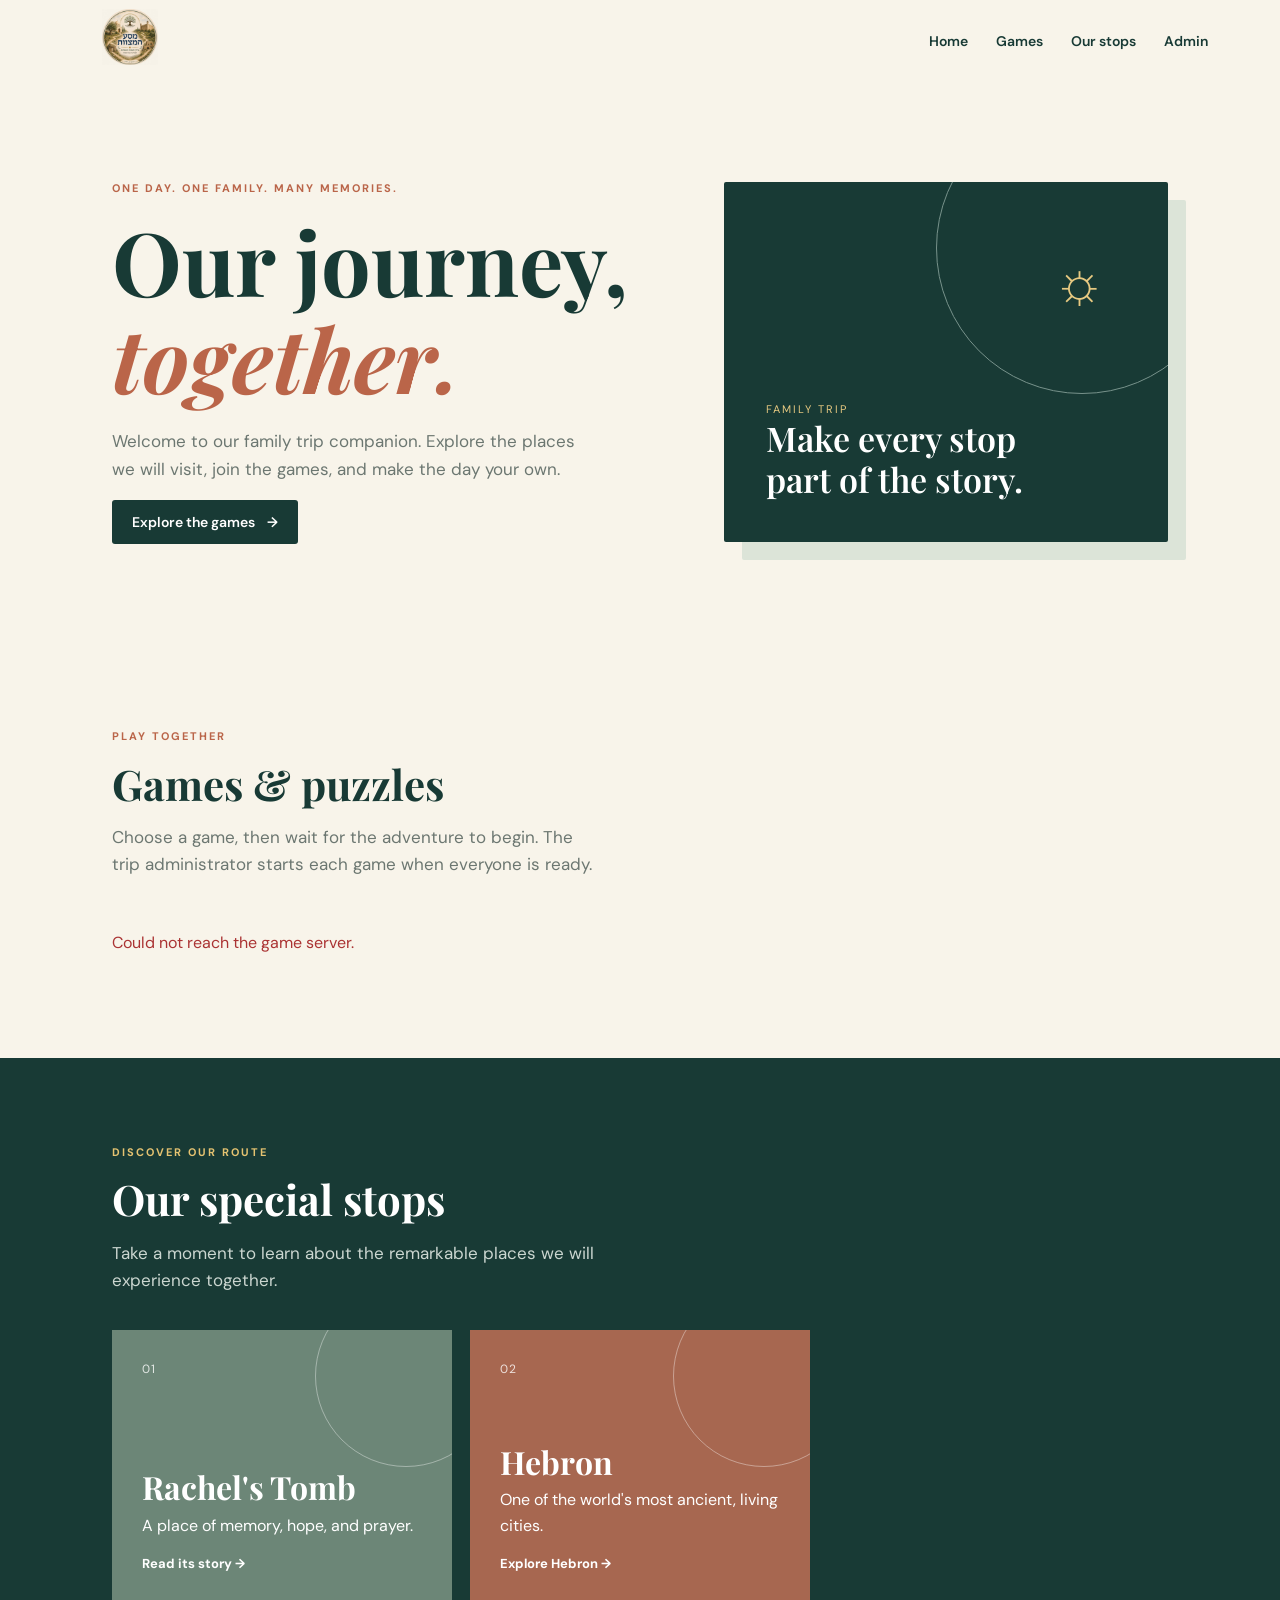
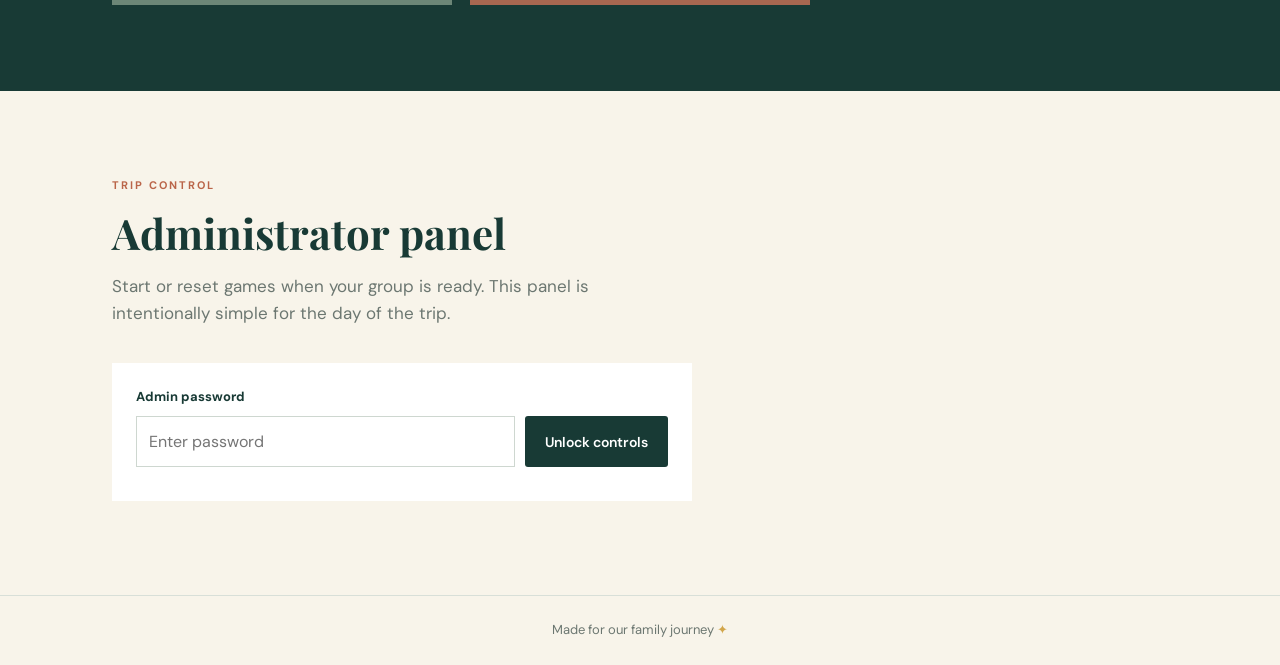
==== frontend/index.html @ 4f8b103a "first commit" ====
<!doctype html>
<html lang="en" dir="ltr">
  <head>
    <meta charset="UTF-8" />
    <meta name="viewport" content="width=device-width, initial-scale=1.0" />
    <meta name="theme-color" content="#173b35" />
    <title>Our Family Journey</title>
    <link rel="stylesheet" href="styles.css" />
  </head>
  <body>
    <header class="site-header">
      <a class="brand" href="#home" aria-label="Our Family Journey home"><img src="../logo/logo-waissman-game.jpg" alt="Waissman family trip logo" /></a>
      <button class="menu-toggle" aria-expanded="false" aria-controls="main-nav">Menu</button>
      <nav id="main-nav" class="main-nav" aria-label="Main navigation">
        <a href="#home">Home</a><a href="#games">Games</a><a href="#places">Our stops</a><a href="#admin">Admin</a>
      </nav>
    </header>

    <main>
      <section id="home" class="hero section-shell">
        <div class="hero-copy"><p class="eyebrow">One day. One family. Many memories.</p><h1>Our journey,<br /><em>together.</em></h1><p>Welcome to our family trip companion. Explore the places we will visit, join the games, and make the day your own.</p><a class="button button-primary" href="#games">Explore the games <span>→</span></a></div>
        <div class="hero-panel"><span class="panel-kicker">Family trip</span><strong>Make every stop<br />part of the story.</strong><span class="sun" aria-hidden="true">☼</span></div>
      </section>

      <section id="games" class="section-shell"><div class="section-intro"><p class="eyebrow">Play together</p><h2>Games &amp; puzzles</h2><p>Choose a game, then wait for the adventure to begin. The trip administrator starts each game when everyone is ready.</p></div><div id="games-grid" class="games-grid" aria-live="polite"></div></section>

      <section id="places" class="places-section"><div class="section-shell"><div class="section-intro light"><p class="eyebrow">Discover our route</p><h2>Our special stops</h2><p>Take a moment to learn about the remarkable places we will experience together.</p></div><div class="places-grid"><a class="place-card rachel" href="place.html?place=rachels-tomb"><span>01</span><h3>Rachel's Tomb</h3><p>A place of memory, hope, and prayer.</p><b>Read its story →</b></a><a class="place-card hebron" href="place.html?place=hebron"><span>02</span><h3>Hebron</h3><p>One of the world's most ancient, living cities.</p><b>Explore Hebron →</b></a></div></div></section>

      <section id="admin" class="section-shell admin-section"><div class="section-intro"><p class="eyebrow">Trip control</p><h2>Administrator panel</h2><p>Start or reset games when your group is ready. This panel is intentionally simple for the day of the trip.</p></div><form id="admin-login" class="admin-login"><label for="admin-password">Admin password</label><div><input id="admin-password" type="password" required placeholder="Enter password" autocomplete="current-password" /><button class="button button-primary" type="submit">Unlock controls</button></div><p id="login-message" class="form-message" aria-live="polite"></p></form><div id="admin-controls" hidden></div></section>
    </main>
    <footer>Made for our family journey <span>✦</span></footer>
    <script src="app.js"></script>
  </body>
</html>
---- frontend/styles.css ----
@import url('https://fonts.googleapis.com/css2?family=DM+Sans:wght@400;500;600;700&family=Playfair+Display:ital,wght@0,600;0,700;1,600;1,700&display=swap');
:root{--ink:#183a35;--cream:#f8f4ea;--gold:#d2a64b;--rust:#ba6549;--light:#e8eee6;--muted:#6c7771}*{box-sizing:border-box}html{scroll-behavior:smooth}body{margin:0;background:var(--cream);color:var(--ink);font:16px/1.6 'DM Sans',sans-serif}.site-header{height:82px;max-width:1200px;margin:auto;padding:12px 32px;display:flex;align-items:center;justify-content:space-between}.brand img{width:115px;height:56px;object-fit:contain;mix-blend-mode:multiply}.main-nav{display:flex;gap:28px}.main-nav a{color:var(--ink);text-decoration:none;font-weight:600;font-size:14px}.menu-toggle{display:none;border:0;background:none;color:var(--ink);font:inherit}.section-shell{max-width:1120px;margin:auto;padding:86px 32px}.hero{min-height:560px;display:grid;grid-template-columns:1.1fr .9fr;gap:70px;align-items:center}.eyebrow{text-transform:uppercase;letter-spacing:2px;color:var(--rust);font-size:11px;font-weight:700;margin:0 0 15px}.hero h1,h2,h3{font-family:'Playfair Display',serif;line-height:1.1}.hero h1{font-size:clamp(3.25rem,7vw,5.5rem);margin:0 0 22px}.hero h1 em{color:var(--rust)}.hero-copy>p:not(.eyebrow),.section-intro>p:not(.eyebrow){max-width:490px;color:var(--muted);font-size:17px}.button{border:0;border-radius:3px;padding:13px 20px;text-decoration:none;font:600 14px 'DM Sans',sans-serif;cursor:pointer;display:inline-flex;align-items:center;gap:12px}.button-primary{background:var(--ink);color:#fff}.button-outline{background:transparent;border:1px solid #a9b5ab;color:var(--ink)}.hero-panel{position:relative;min-height:360px;background:var(--ink);color:#fff;padding:42px;border-radius:2px;display:flex;flex-direction:column;justify-content:flex-end;overflow:hidden;box-shadow:18px 18px 0 #dce4d8}.hero-panel:before{content:'';position:absolute;width:290px;height:290px;border:1px solid #77928b;border-radius:50%;right:-60px;top:-80px}.panel-kicker{color:#e7c981;text-transform:uppercase;font-size:11px;letter-spacing:2px}.hero-panel strong{font:600 34px/1.2 'Playfair Display',serif;position:relative}.sun{position:absolute;right:62px;top:54px;color:#e7c981;font-size:58px}.section-intro{margin-bottom:36px}.section-intro h2{font-size:42px;margin:0 0 10px}.games-grid,.places-grid{display:grid;grid-template-columns:repeat(3,1fr);gap:18px}.game-card{background:#fff;padding:28px;min-height:310px;display:flex;flex-direction:column;border-top:4px solid var(--gold);box-shadow:0 6px 22px #173b3510}.game-card.hunt{border-color:#719178}.game-card.riddle{border-color:var(--rust)}.game-symbol{width:44px;height:44px;border-radius:50%;background:#f6edd7;color:#a87925;display:grid;place-items:center;font:700 27px 'Playfair Display',serif}.hunt .game-symbol{background:#e4eee3;color:#557a5d}.riddle .game-symbol{background:#f5e4dd;color:var(--rust)}.status{font-size:11px;font-weight:700;color:var(--muted);text-transform:uppercase;letter-spacing:1px;margin:20px 0 8px}.status.active{color:#438253}.game-card h3{font-size:27px;margin:0 0 10px}.game-card p{color:var(--muted);margin:0}.game-card a{color:var(--ink);margin-top:auto;padding-top:20px;text-decoration:none;font-weight:700;font-size:14px}.places-section{background:var(--ink);color:#fff}.light .eyebrow{color:#e5c371}.light>p:not(.eyebrow){color:#cbd6d0}.place-card{min-height:275px;padding:30px;text-decoration:none;color:#fff;position:relative;overflow:hidden;background:#6c8677;display:flex;flex-direction:column}.place-card.hebron{background:#a76750}.place-card:after{content:'';position:absolute;width:180px;height:180px;border:1px solid #ffffff62;border-radius:50%;right:-45px;top:-45px}.place-card span{font-size:12px;letter-spacing:1px;opacity:.8}.place-card h3{font-size:32px;margin:auto 0 8px}.place-card p{margin:0 0 16px}.place-card b{font-size:13px}.admin-section{padding-bottom:94px}.admin-login{max-width:580px;background:#fff;padding:24px}.admin-login label{display:block;font-weight:700;font-size:13px;margin-bottom:8px}.admin-login>div{display:flex;gap:10px}.admin-login input{flex:1;border:1px solid #ced7d0;padding:12px;font:inherit}.form-message{font-size:13px;color:#438253;margin:10px 0 0}.controls-list{max-width:700px;margin-top:22px;background:#fff}.control-row{padding:17px 20px;border-bottom:1px solid #e9eee9;display:flex;align-items:center;justify-content:space-between;gap:20px}.control-row strong,.control-row span{display:block}.control-row span{color:var(--muted);font-size:13px}.game-page,.place-page{min-height:calc(100vh - 145px);padding-top:115px}.game-content{max-width:740px}.game-content h1,.reading-content h1{font-size:clamp(3rem,7vw,5rem);margin:10px 0}.lead{font:22px/1.5 'Playfair Display',serif;color:#4c625b}.large{width:70px;height:70px;font-size:40px}.waiting,.game-live{margin-top:35px;padding:30px;background:#fff;border-left:4px solid var(--gold)}.game-live{border-color:#438253}.waiting span,.game-live span{font-weight:700;text-transform:uppercase;letter-spacing:1px;font-size:11px;color:var(--rust)}.waiting h2,.game-live h2{margin:8px 0;font-size:30px}.article-text{max-width:720px;margin-top:40px;padding-top:20px;border-top:1px solid #d8dfd8;font-size:17px}.article-text p{white-space:pre-line}footer{border-top:1px solid #d8dfd8;text-align:center;padding:24px;color:var(--muted);font-size:13px}footer span{color:var(--gold)}.error{color:#a33}@media(max-width:700px){.site-header{padding:10px 20px}.menu-toggle{display:block}.main-nav{display:none;position:absolute;top:72px;left:0;right:0;background:var(--cream);z-index:2;padding:18px 20px;flex-direction:column;gap:14px;border-bottom:1px solid #d8dfd8}.main-nav.open{display:flex}.hero{grid-template-columns:1fr;gap:45px;padding-top:50px}.section-shell{padding:62px 20px}.hero-panel{min-height:260px}.games-grid,.places-grid{grid-template-columns:1fr}.game-card{min-height:250px}.section-intro h2{font-size:35px}.admin-login>div{flex-direction:column}.game-page,.place-page{padding-top:70px}.main-nav.open{position:static;border:0;padding:0;display:flex;flex-direction:row}}
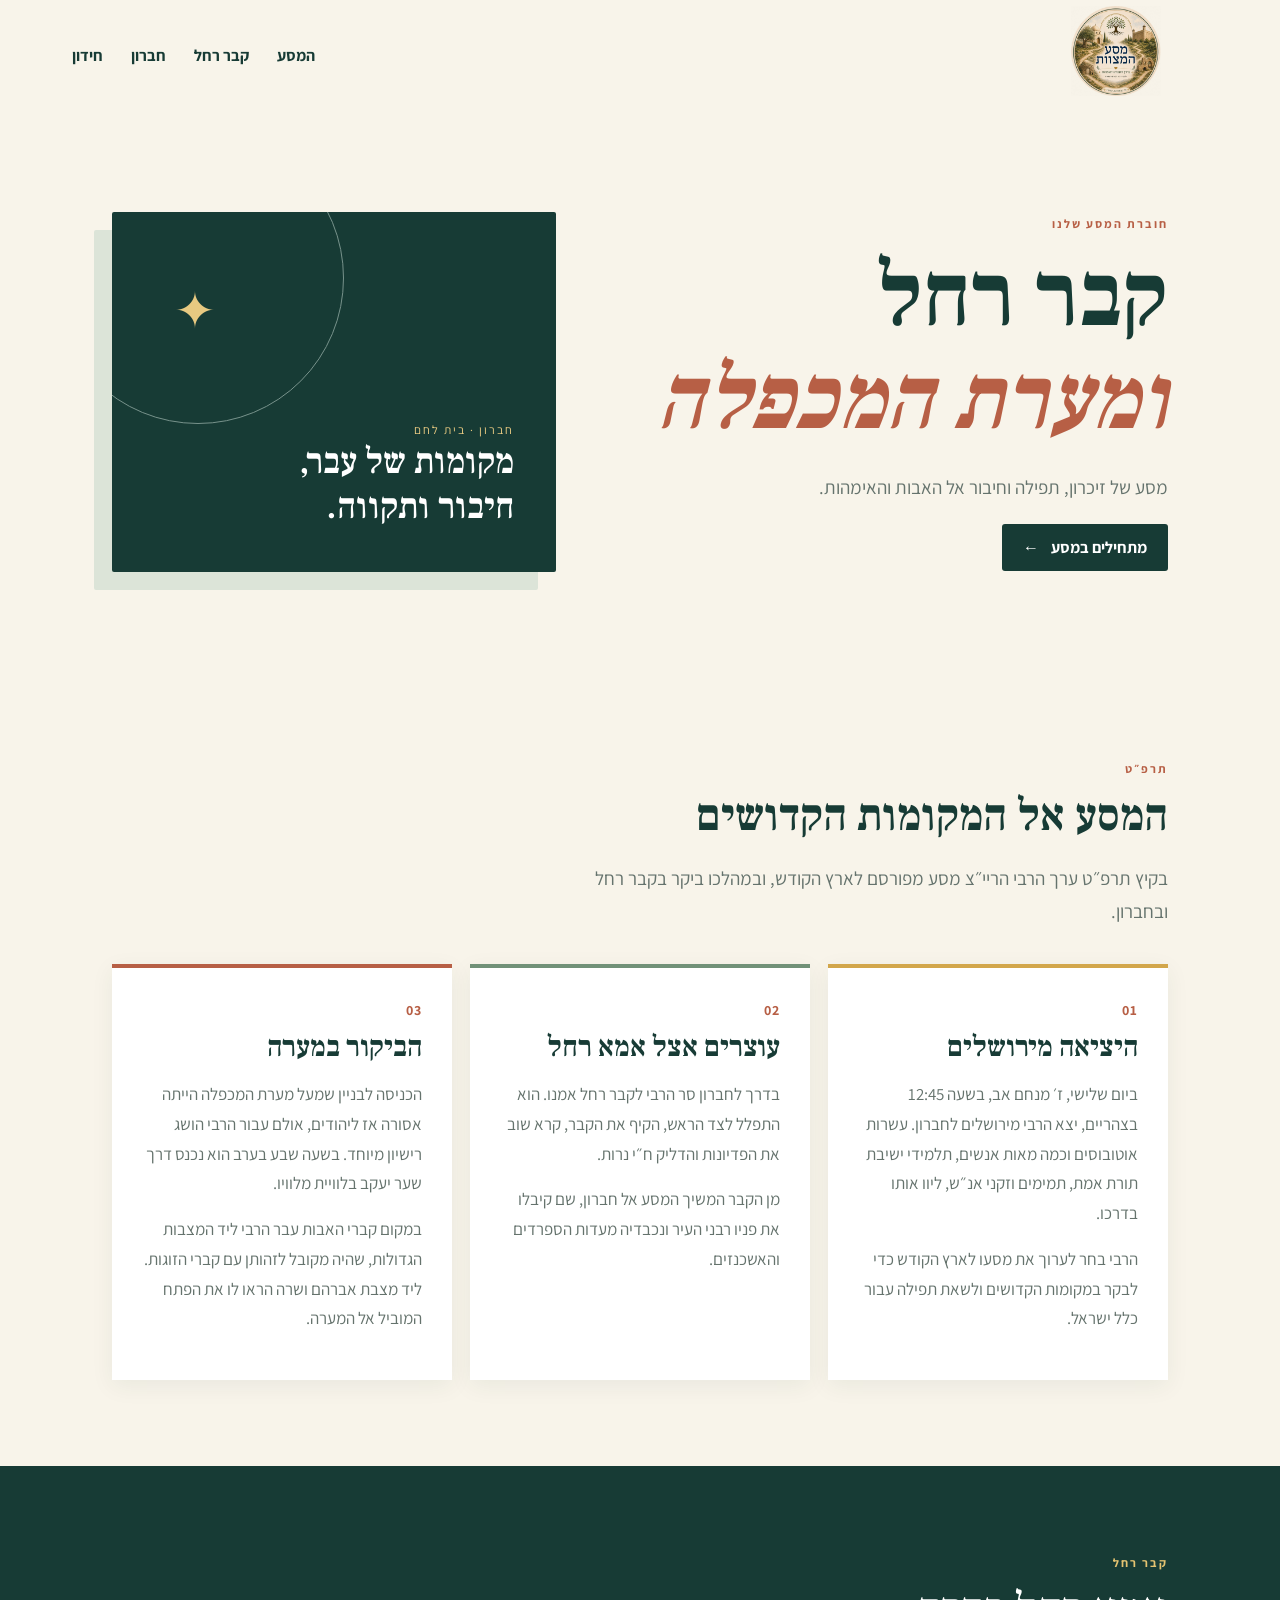
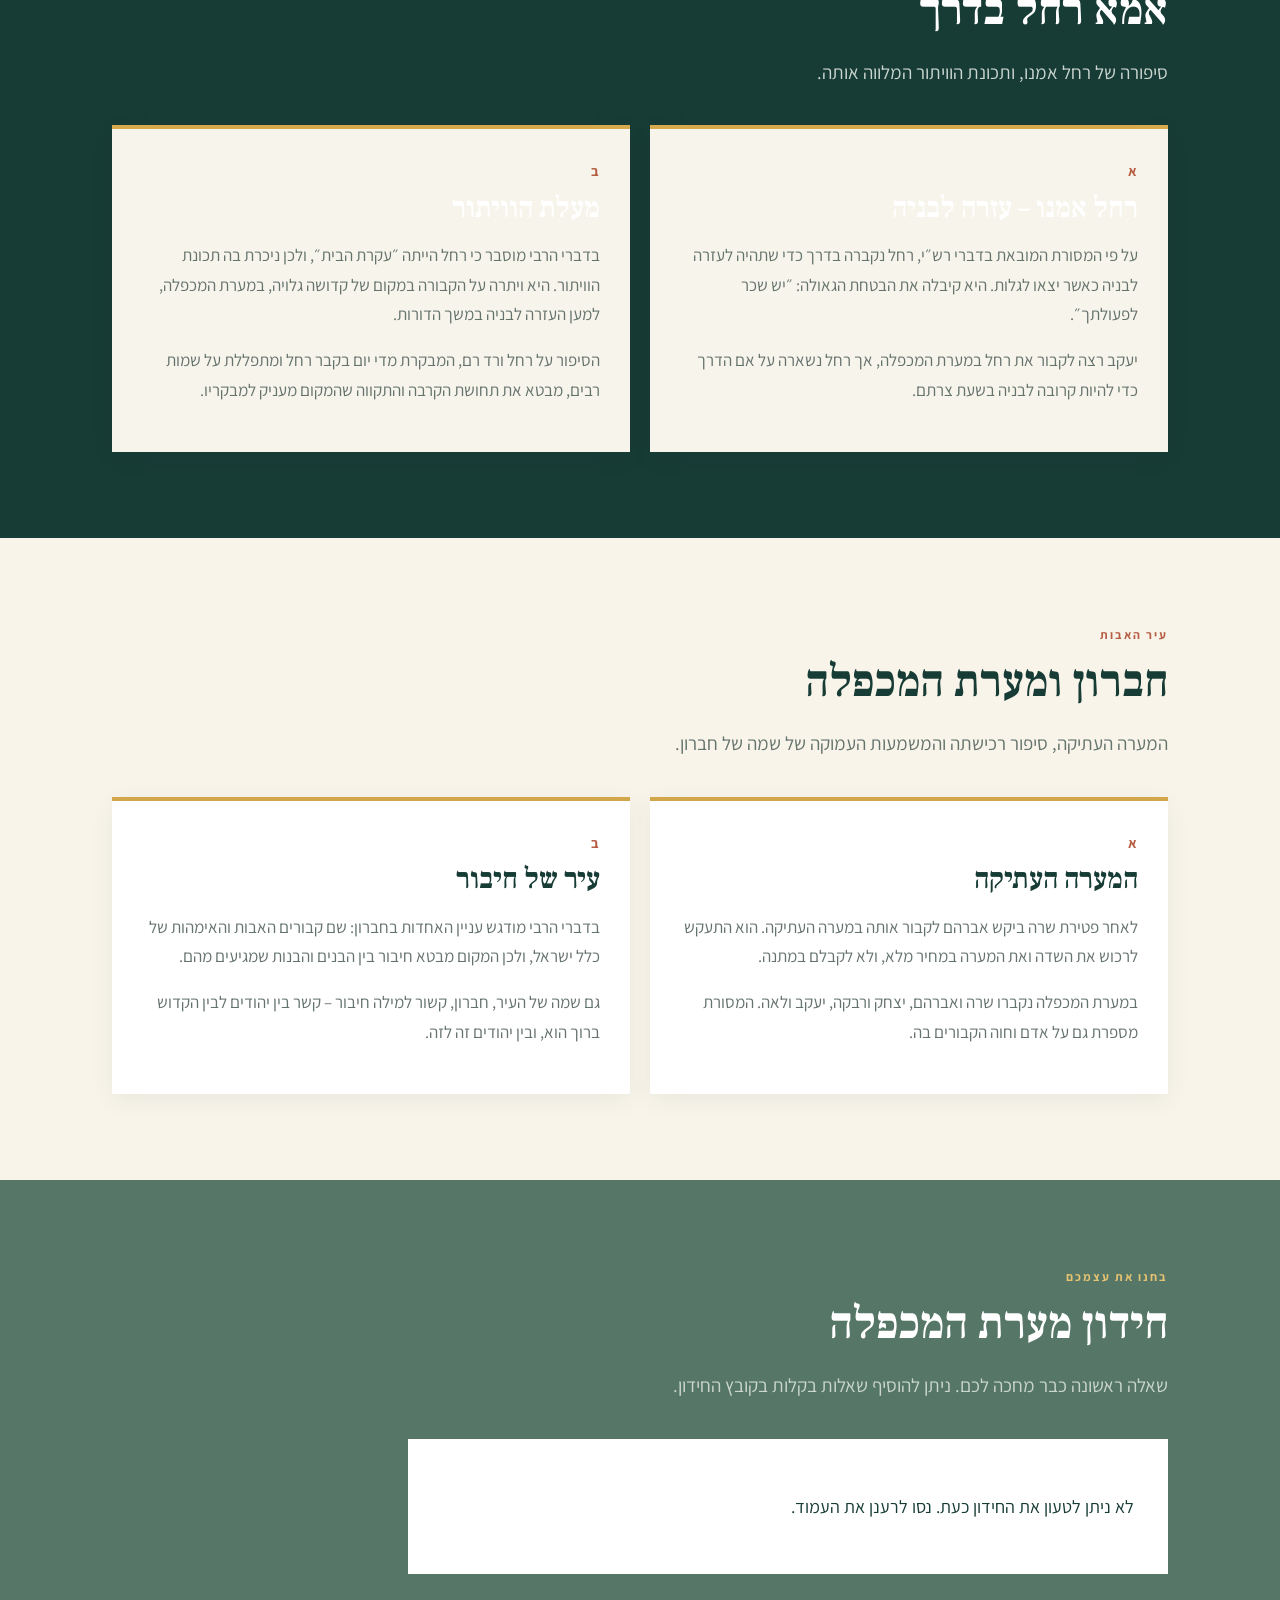
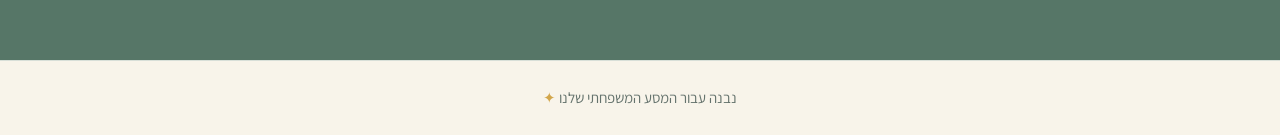
==== commit f26038aa: "new" ====
--- a/frontend/index.html
+++ b/frontend/index.html
@@ -1,34 +1,9 @@
-<!doctype html>
-<html lang="en" dir="ltr">
-  <head>
-    <meta charset="UTF-8" />
-    <meta name="viewport" content="width=device-width, initial-scale=1.0" />
-    <meta name="theme-color" content="#173b35" />
-    <title>Our Family Journey</title>
-    <link rel="stylesheet" href="styles.css" />
-  </head>
-  <body>
-    <header class="site-header">
-      <a class="brand" href="#home" aria-label="Our Family Journey home"><img src="../logo/logo-waissman-game.jpg" alt="Waissman family trip logo" /></a>
-      <button class="menu-toggle" aria-expanded="false" aria-controls="main-nav">Menu</button>
-      <nav id="main-nav" class="main-nav" aria-label="Main navigation">
-        <a href="#home">Home</a><a href="#games">Games</a><a href="#places">Our stops</a><a href="#admin">Admin</a>
-      </nav>
-    </header>
-
-    <main>
-      <section id="home" class="hero section-shell">
-        <div class="hero-copy"><p class="eyebrow">One day. One family. Many memories.</p><h1>Our journey,<br /><em>together.</em></h1><p>Welcome to our family trip companion. Explore the places we will visit, join the games, and make the day your own.</p><a class="button button-primary" href="#games">Explore the games <span>→</span></a></div>
-        <div class="hero-panel"><span class="panel-kicker">Family trip</span><strong>Make every stop<br />part of the story.</strong><span class="sun" aria-hidden="true">☼</span></div>
-      </section>
-
-      <section id="games" class="section-shell"><div class="section-intro"><p class="eyebrow">Play together</p><h2>Games &amp; puzzles</h2><p>Choose a game, then wait for the adventure to begin. The trip administrator starts each game when everyone is ready.</p></div><div id="games-grid" class="games-grid" aria-live="polite"></div></section>
-
-      <section id="places" class="places-section"><div class="section-shell"><div class="section-intro light"><p class="eyebrow">Discover our route</p><h2>Our special stops</h2><p>Take a moment to learn about the remarkable places we will experience together.</p></div><div class="places-grid"><a class="place-card rachel" href="place.html?place=rachels-tomb"><span>01</span><h3>Rachel's Tomb</h3><p>A place of memory, hope, and prayer.</p><b>Read its story →</b></a><a class="place-card hebron" href="place.html?place=hebron"><span>02</span><h3>Hebron</h3><p>One of the world's most ancient, living cities.</p><b>Explore Hebron →</b></a></div></div></section>
-
-      <section id="admin" class="section-shell admin-section"><div class="section-intro"><p class="eyebrow">Trip control</p><h2>Administrator panel</h2><p>Start or reset games when your group is ready. This panel is intentionally simple for the day of the trip.</p></div><form id="admin-login" class="admin-login"><label for="admin-password">Admin password</label><div><input id="admin-password" type="password" required placeholder="Enter password" autocomplete="current-password" /><button class="button button-primary" type="submit">Unlock controls</button></div><p id="login-message" class="form-message" aria-live="polite"></p></form><div id="admin-controls" hidden></div></section>
-    </main>
-    <footer>Made for our family journey <span>✦</span></footer>
-    <script src="app.js"></script>
-  </body>
-</html>
+﻿<!doctype html>
+<html lang="he" dir="rtl"><head><meta charset="UTF-8" /><meta name="viewport" content="width=device-width, initial-scale=1.0" /><meta name="theme-color" content="#173b35" /><title>מסע אל קבר רחל ומערת המכפלה</title><link rel="stylesheet" href="styles.css" /></head><body>
+<header class="site-header"><a class="brand" href="#ראשי" aria-label="דף הבית"><img src="../logo/logo-waissman-game.jpg" alt="סמל המסע" /></a><button class="menu-toggle" aria-expanded="false" aria-controls="ניווט">תפריט</button><nav id="ניווט" class="main-nav" aria-label="ניווט ראשי"><a href="#המסע">המסע</a><a href="#רחל">קבר רחל</a><a href="#חברון">חברון</a><a href="#חידון">חידון</a></nav></header>
+<main><section id="ראשי" class="hero section-shell"><div class="hero-copy"><p class="eyebrow">חוברת המסע שלנו</p><h1>קבר רחל<br /><em>ומערת המכפלה</em></h1><p>מסע של זיכרון, תפילה וחיבור אל האבות והאימהות.</p><a class="button button-primary" href="#המסע">מתחילים במסע <span>←</span></a></div><div class="hero-panel"><span class="panel-kicker">חברון · בית לחם</span><strong>מקומות של עבר,<br />חיבור ותקווה.</strong><span class="sun" aria-hidden="true">✦</span></div></section>
+<section id="המסע" class="section-shell"><div class="section-intro"><p class="eyebrow">תרפ״ט</p><h2>המסע אל המקומות הקדושים</h2><p>בקיץ תרפ״ט ערך הרבי הריי״צ מסע מפורסם לארץ הקודש, ובמהלכו ביקר בקבר רחל ובחברון.</p></div><div id="מסע-תוכן" class="story-grid"></div></section>
+<section id="רחל" class="places-section"><div class="section-shell"><div class="section-intro light"><p class="eyebrow">קבר רחל</p><h2>אמא רחל בדרך</h2><p>סיפורה של רחל אמנו, ותכונת הוויתור המלווה אותה.</p></div><div id="רחל-תוכן" class="reading-grid"></div></div></section>
+<section id="חברון" class="section-shell"><div class="section-intro"><p class="eyebrow">עיר האבות</p><h2>חברון ומערת המכפלה</h2><p>המערה העתיקה, סיפור רכישתה והמשמעות העמוקה של שמה של חברון.</p></div><div id="חברון-תוכן" class="reading-grid"></div></section>
+<section id="חידון" class="quiz-section"><div class="section-shell"><div class="section-intro light"><p class="eyebrow">בחנו את עצמכם</p><h2>חידון מערת המכפלה</h2><p>שאלה ראשונה כבר מחכה לכם. ניתן להוסיף שאלות בקלות בקובץ החידון.</p></div><div id="חידון-תוכן" class="quiz-card" aria-live="polite"></div></div></section></main>
+<footer>נבנה עבור המסע המשפחתי שלנו <span>✦</span></footer><script src="content.js"></script><script src="trivia.js"></script><script src="app.js"></script></body></html>
--- a/frontend/styles.css
+++ b/frontend/styles.css
@@ -1,2 +1,3 @@
-@import url('https://fonts.googleapis.com/css2?family=DM+Sans:wght@400;500;600;700&family=Playfair+Display:ital,wght@0,600;0,700;1,600;1,700&display=swap');
-:root{--ink:#183a35;--cream:#f8f4ea;--gold:#d2a64b;--rust:#ba6549;--light:#e8eee6;--muted:#6c7771}*{box-sizing:border-box}html{scroll-behavior:smooth}body{margin:0;background:var(--cream);color:var(--ink);font:16px/1.6 'DM Sans',sans-serif}.site-header{height:82px;max-width:1200px;margin:auto;padding:12px 32px;display:flex;align-items:center;justify-content:space-between}.brand img{width:115px;height:56px;object-fit:contain;mix-blend-mode:multiply}.main-nav{display:flex;gap:28px}.main-nav a{color:var(--ink);text-decoration:none;font-weight:600;font-size:14px}.menu-toggle{display:none;border:0;background:none;color:var(--ink);font:inherit}.section-shell{max-width:1120px;margin:auto;padding:86px 32px}.hero{min-height:560px;display:grid;grid-template-columns:1.1fr .9fr;gap:70px;align-items:center}.eyebrow{text-transform:uppercase;letter-spacing:2px;color:var(--rust);font-size:11px;font-weight:700;margin:0 0 15px}.hero h1,h2,h3{font-family:'Playfair Display',serif;line-height:1.1}.hero h1{font-size:clamp(3.25rem,7vw,5.5rem);margin:0 0 22px}.hero h1 em{color:var(--rust)}.hero-copy>p:not(.eyebrow),.section-intro>p:not(.eyebrow){max-width:490px;color:var(--muted);font-size:17px}.button{border:0;border-radius:3px;padding:13px 20px;text-decoration:none;font:600 14px 'DM Sans',sans-serif;cursor:pointer;display:inline-flex;align-items:center;gap:12px}.button-primary{background:var(--ink);color:#fff}.button-outline{background:transparent;border:1px solid #a9b5ab;color:var(--ink)}.hero-panel{position:relative;min-height:360px;background:var(--ink);color:#fff;padding:42px;border-radius:2px;display:flex;flex-direction:column;justify-content:flex-end;overflow:hidden;box-shadow:18px 18px 0 #dce4d8}.hero-panel:before{content:'';position:absolute;width:290px;height:290px;border:1px solid #77928b;border-radius:50%;right:-60px;top:-80px}.panel-kicker{color:#e7c981;text-transform:uppercase;font-size:11px;letter-spacing:2px}.hero-panel strong{font:600 34px/1.2 'Playfair Display',serif;position:relative}.sun{position:absolute;right:62px;top:54px;color:#e7c981;font-size:58px}.section-intro{margin-bottom:36px}.section-intro h2{font-size:42px;margin:0 0 10px}.games-grid,.places-grid{display:grid;grid-template-columns:repeat(3,1fr);gap:18px}.game-card{background:#fff;padding:28px;min-height:310px;display:flex;flex-direction:column;border-top:4px solid var(--gold);box-shadow:0 6px 22px #173b3510}.game-card.hunt{border-color:#719178}.game-card.riddle{border-color:var(--rust)}.game-symbol{width:44px;height:44px;border-radius:50%;background:#f6edd7;color:#a87925;display:grid;place-items:center;font:700 27px 'Playfair Display',serif}.hunt .game-symbol{background:#e4eee3;color:#557a5d}.riddle .game-symbol{background:#f5e4dd;color:var(--rust)}.status{font-size:11px;font-weight:700;color:var(--muted);text-transform:uppercase;letter-spacing:1px;margin:20px 0 8px}.status.active{color:#438253}.game-card h3{font-size:27px;margin:0 0 10px}.game-card p{color:var(--muted);margin:0}.game-card a{color:var(--ink);margin-top:auto;padding-top:20px;text-decoration:none;font-weight:700;font-size:14px}.places-section{background:var(--ink);color:#fff}.light .eyebrow{color:#e5c371}.light>p:not(.eyebrow){color:#cbd6d0}.place-card{min-height:275px;padding:30px;text-decoration:none;color:#fff;position:relative;overflow:hidden;background:#6c8677;display:flex;flex-direction:column}.place-card.hebron{background:#a76750}.place-card:after{content:'';position:absolute;width:180px;height:180px;border:1px solid #ffffff62;border-radius:50%;right:-45px;top:-45px}.place-card span{font-size:12px;letter-spacing:1px;opacity:.8}.place-card h3{font-size:32px;margin:auto 0 8px}.place-card p{margin:0 0 16px}.place-card b{font-size:13px}.admin-section{padding-bottom:94px}.admin-login{max-width:580px;background:#fff;padding:24px}.admin-login label{display:block;font-weight:700;font-size:13px;margin-bottom:8px}.admin-login>div{display:flex;gap:10px}.admin-login input{flex:1;border:1px solid #ced7d0;padding:12px;font:inherit}.form-message{font-size:13px;color:#438253;margin:10px 0 0}.controls-list{max-width:700px;margin-top:22px;background:#fff}.control-row{padding:17px 20px;border-bottom:1px solid #e9eee9;display:flex;align-items:center;justify-content:space-between;gap:20px}.control-row strong,.control-row span{display:block}.control-row span{color:var(--muted);font-size:13px}.game-page,.place-page{min-height:calc(100vh - 145px);padding-top:115px}.game-content{max-width:740px}.game-content h1,.reading-content h1{font-size:clamp(3rem,7vw,5rem);margin:10px 0}.lead{font:22px/1.5 'Playfair Display',serif;color:#4c625b}.large{width:70px;height:70px;font-size:40px}.waiting,.game-live{margin-top:35px;padding:30px;background:#fff;border-left:4px solid var(--gold)}.game-live{border-color:#438253}.waiting span,.game-live span{font-weight:700;text-transform:uppercase;letter-spacing:1px;font-size:11px;color:var(--rust)}.waiting h2,.game-live h2{margin:8px 0;font-size:30px}.article-text{max-width:720px;margin-top:40px;padding-top:20px;border-top:1px solid #d8dfd8;font-size:17px}.article-text p{white-space:pre-line}footer{border-top:1px solid #d8dfd8;text-align:center;padding:24px;color:var(--muted);font-size:13px}footer span{color:var(--gold)}.error{color:#a33}@media(max-width:700px){.site-header{padding:10px 20px}.menu-toggle{display:block}.main-nav{display:none;position:absolute;top:72px;left:0;right:0;background:var(--cream);z-index:2;padding:18px 20px;flex-direction:column;gap:14px;border-bottom:1px solid #d8dfd8}.main-nav.open{display:flex}.hero{grid-template-columns:1fr;gap:45px;padding-top:50px}.section-shell{padding:62px 20px}.hero-panel{min-height:260px}.games-grid,.places-grid{grid-template-columns:1fr}.game-card{min-height:250px}.section-intro h2{font-size:35px}.admin-login>div{flex-direction:column}.game-page,.place-page{padding-top:70px}.main-nav.open{position:static;border:0;padding:0;display:flex;flex-direction:row}}
+﻿@import url('https://fonts.googleapis.com/css2?family=Assistant:wght@400;500;600;700&family=Frank+Ruhl+Libre:wght@500;600;700&display=swap');
+:root{--ink:#173b35;--cream:#f8f4ea;--gold:#d2a64b;--rust:#b75f45;--muted:#65736d}*{box-sizing:border-box}html{scroll-behavior:smooth}body{margin:0;background:var(--cream);color:var(--ink);font:18px/1.75 Assistant,Arial,sans-serif}.site-header{height:112px;max-width:1200px;margin:auto;padding:12px 32px;display:flex;align-items:center;justify-content:space-between;direction:rtl}.brand img{width:185px;height:90px;object-fit:contain;mix-blend-mode:multiply}.main-nav{display:flex;gap:28px}.main-nav a{color:var(--ink);text-decoration:none;font-weight:700;font-size:16px}.menu-toggle{display:none;border:0;background:none;color:var(--ink);font:inherit}.section-shell{max-width:1120px;margin:auto;padding:86px 32px}.hero{min-height:560px;display:grid;grid-template-columns:1.1fr .9fr;gap:70px;align-items:center}.eyebrow{text-transform:uppercase;letter-spacing:2px;color:var(--rust);font-size:12px;font-weight:700;margin:0 0 12px}.hero h1,h2,h3{font-family:'Frank Ruhl Libre',serif;line-height:1.15}.hero h1{font-size:clamp(3.5rem,7vw,5.8rem);margin:0 0 18px}.hero h1 em{color:var(--rust)}.hero-copy>p:not(.eyebrow),.section-intro>p:not(.eyebrow){max-width:600px;color:var(--muted);font-size:19px}.button{border:0;border-radius:3px;padding:13px 21px;text-decoration:none;font:700 16px Assistant,Arial,sans-serif;cursor:pointer;display:inline-flex;gap:12px}.button-primary{background:var(--ink);color:#fff}.hero-panel{position:relative;min-height:360px;background:var(--ink);color:#fff;padding:42px;border-radius:2px;display:flex;flex-direction:column;justify-content:flex-end;overflow:hidden;box-shadow:-18px 18px 0 #dce4d8}.hero-panel:before{content:'';position:absolute;width:290px;height:290px;border:1px solid #77928b;border-radius:50%;left:-60px;top:-80px}.panel-kicker{color:#e7c981;font-size:12px;letter-spacing:2px}.hero-panel strong{font:600 36px/1.25 'Frank Ruhl Libre',serif;position:relative}.sun{position:absolute;left:62px;top:54px;color:#e7c981;font-size:50px}.section-intro{margin-bottom:36px}.section-intro h2{font-size:45px;margin:0 0 10px}.story-grid{display:grid;grid-template-columns:repeat(3,1fr);gap:18px}.reading-grid{display:grid;grid-template-columns:repeat(2,1fr);gap:20px}.reading-card{background:#fff;padding:30px;box-shadow:0 6px 22px #173b3510;border-top:4px solid var(--gold)}.story-grid .reading-card:nth-child(2){border-color:#719178}.story-grid .reading-card:nth-child(3){border-color:var(--rust)}.card-number{display:block;color:var(--rust);font-weight:700;font-size:14px;letter-spacing:1px}.reading-card h3{font-size:29px;margin:8px 0 16px}.reading-card p{color:var(--muted);font-size:17px;margin:0 0 16px}.places-section,.quiz-section{background:var(--ink);color:#fff}.light .eyebrow{color:#e5c371}.light>p:not(.eyebrow){color:#cbd6d0}.places-section .reading-card{background:#f7f4eb;border-color:#d6a94d}.quiz-section{background:#567667}.quiz-card{max-width:760px;background:#fff;color:var(--ink);padding:34px}.quiz-card h3{font-size:30px;margin:5px 0 24px}.question-count{color:var(--rust);font-weight:700;font-size:14px;margin:0}.answers{display:grid;gap:10px}.answer{border:1px solid #d5ded7;background:#fff;color:var(--ink);padding:14px 16px;text-align:right;font:600 17px Assistant,Arial,sans-serif;cursor:pointer}.answer:hover:not(:disabled){background:#f3f6f2}.answer.correct{border-color:#428152;background:#e5f0e5}.answer.incorrect{border-color:#b65748;background:#f9e8e5}.quiz-result{min-height:28px;margin:18px 0 0;font-weight:600;color:#39704b}footer{border-top:1px solid #d8dfd8;text-align:center;padding:24px;color:var(--muted);font-size:15px}footer span{color:var(--gold)}@media(max-width:700px){body{font-size:17px}.site-header{height:90px;padding:8px 20px}.brand img{width:145px;height:70px}.menu-toggle{display:block}.main-nav{display:none;position:absolute;top:82px;left:0;right:0;background:var(--cream);z-index:2;padding:18px 20px;flex-direction:column;gap:14px;border-bottom:1px solid #d8dfd8}.main-nav.open{display:flex}.hero{grid-template-columns:1fr;gap:45px;padding-top:50px}.section-shell{padding:62px 20px}.hero-panel{min-height:260px}.story-grid,.reading-grid{grid-template-columns:1fr}.section-intro h2{font-size:37px}.quiz-card{padding:23px}.main-nav.open{position:static;border:0;padding:0;display:flex;flex-direction:row;gap:15px;font-size:13px}.main-nav.open a{font-size:14px}}
+
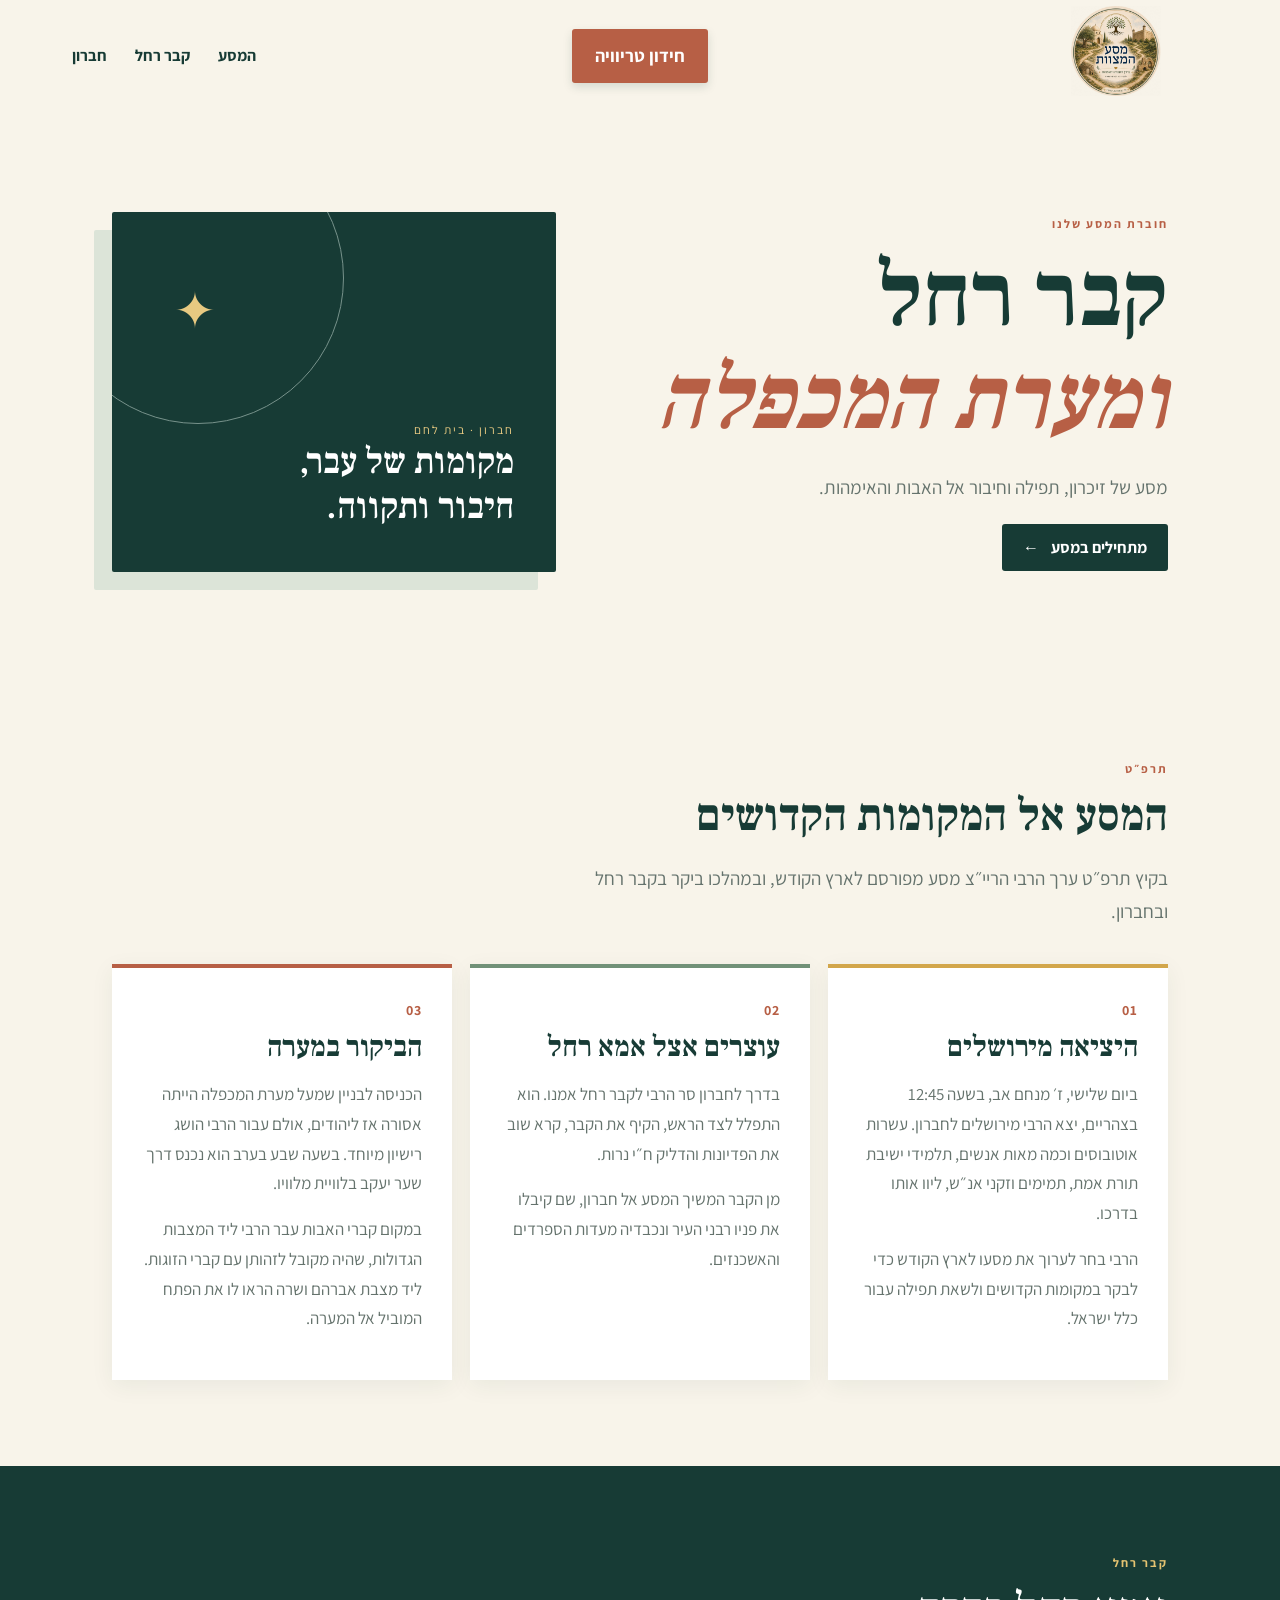
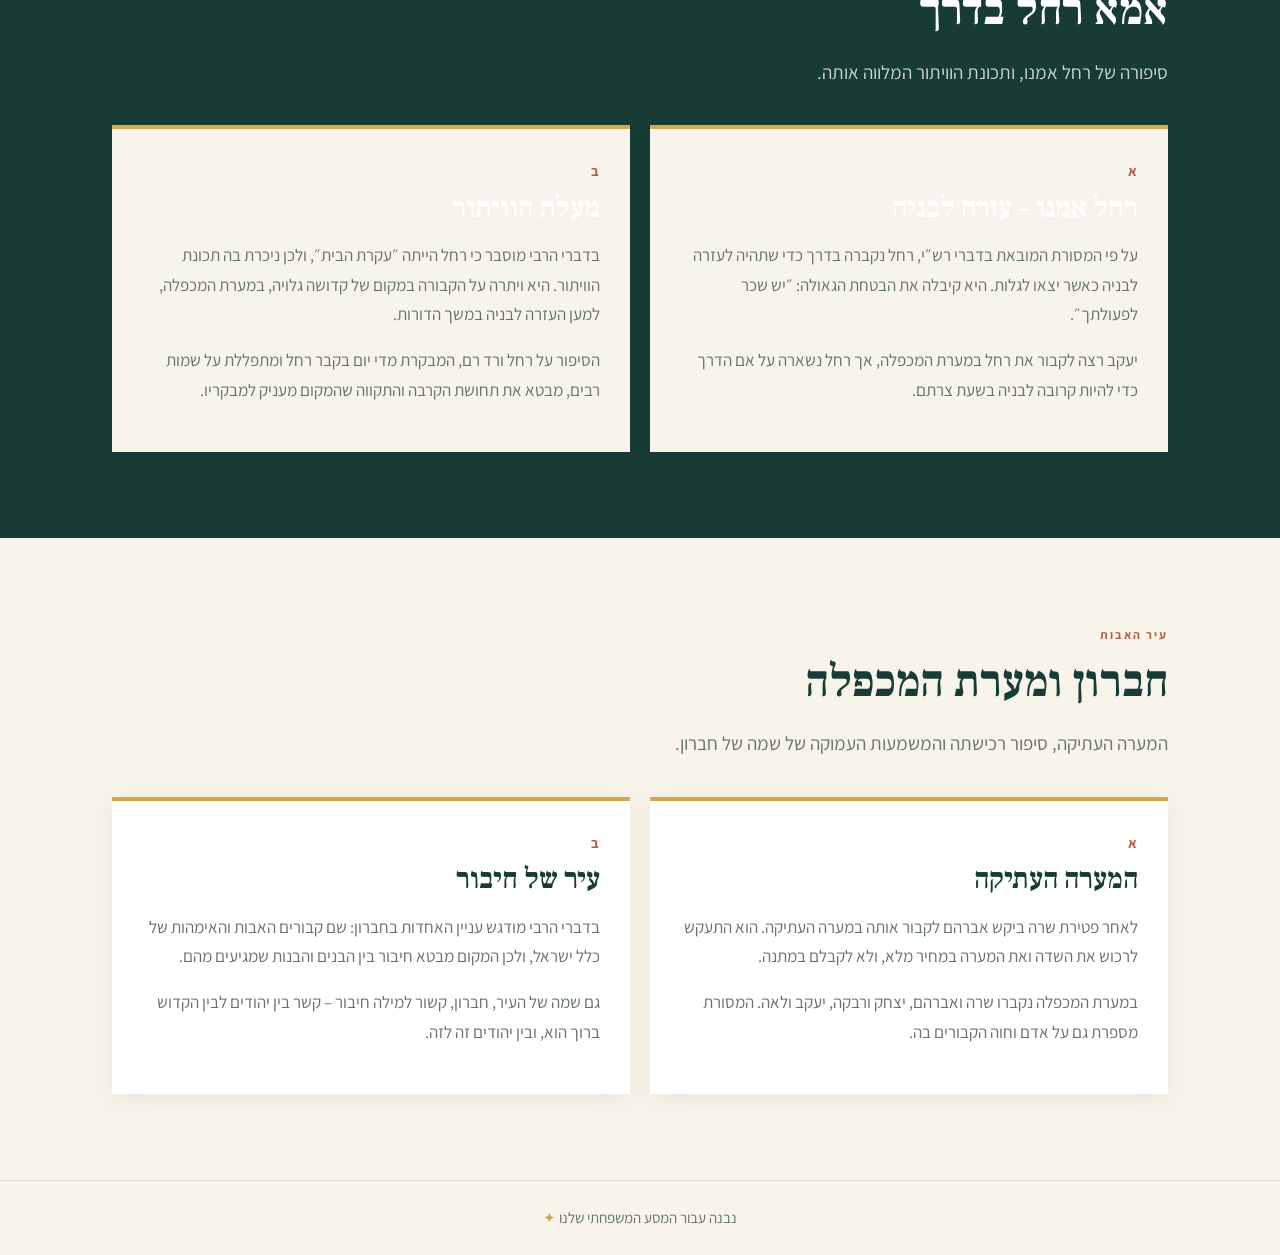
==== commit b6c52873: "new" ====
--- a/frontend/index.html
+++ b/frontend/index.html
@@ -1,9 +1,10 @@
 ﻿<!doctype html>
 <html lang="he" dir="rtl"><head><meta charset="UTF-8" /><meta name="viewport" content="width=device-width, initial-scale=1.0" /><meta name="theme-color" content="#173b35" /><title>מסע אל קבר רחל ומערת המכפלה</title><link rel="stylesheet" href="styles.css" /></head><body>
-<header class="site-header"><a class="brand" href="#ראשי" aria-label="דף הבית"><img src="../logo/logo-waissman-game.jpg" alt="סמל המסע" /></a><button class="menu-toggle" aria-expanded="false" aria-controls="ניווט">תפריט</button><nav id="ניווט" class="main-nav" aria-label="ניווט ראשי"><a href="#המסע">המסע</a><a href="#רחל">קבר רחל</a><a href="#חברון">חברון</a><a href="#חידון">חידון</a></nav></header>
+<header class="site-header"><a class="quiz-top" href="quiz.html">חידון טריוויה</a><a class="brand" href="#ראשי" aria-label="דף הבית"><img src="../logo/logo-waissman-game.jpg" alt="סמל המסע" /></a><button class="menu-toggle" aria-expanded="false" aria-controls="ניווט">תפריט</button><nav id="ניווט" class="main-nav" aria-label="ניווט ראשי"><a href="#המסע">המסע</a><a href="#רחל">קבר רחל</a><a href="#חברון">חברון</a></nav></header>
 <main><section id="ראשי" class="hero section-shell"><div class="hero-copy"><p class="eyebrow">חוברת המסע שלנו</p><h1>קבר רחל<br /><em>ומערת המכפלה</em></h1><p>מסע של זיכרון, תפילה וחיבור אל האבות והאימהות.</p><a class="button button-primary" href="#המסע">מתחילים במסע <span>←</span></a></div><div class="hero-panel"><span class="panel-kicker">חברון · בית לחם</span><strong>מקומות של עבר,<br />חיבור ותקווה.</strong><span class="sun" aria-hidden="true">✦</span></div></section>
 <section id="המסע" class="section-shell"><div class="section-intro"><p class="eyebrow">תרפ״ט</p><h2>המסע אל המקומות הקדושים</h2><p>בקיץ תרפ״ט ערך הרבי הריי״צ מסע מפורסם לארץ הקודש, ובמהלכו ביקר בקבר רחל ובחברון.</p></div><div id="מסע-תוכן" class="story-grid"></div></section>
 <section id="רחל" class="places-section"><div class="section-shell"><div class="section-intro light"><p class="eyebrow">קבר רחל</p><h2>אמא רחל בדרך</h2><p>סיפורה של רחל אמנו, ותכונת הוויתור המלווה אותה.</p></div><div id="רחל-תוכן" class="reading-grid"></div></div></section>
 <section id="חברון" class="section-shell"><div class="section-intro"><p class="eyebrow">עיר האבות</p><h2>חברון ומערת המכפלה</h2><p>המערה העתיקה, סיפור רכישתה והמשמעות העמוקה של שמה של חברון.</p></div><div id="חברון-תוכן" class="reading-grid"></div></section>
-<section id="חידון" class="quiz-section"><div class="section-shell"><div class="section-intro light"><p class="eyebrow">בחנו את עצמכם</p><h2>חידון מערת המכפלה</h2><p>שאלה ראשונה כבר מחכה לכם. ניתן להוסיף שאלות בקלות בקובץ החידון.</p></div><div id="חידון-תוכן" class="quiz-card" aria-live="polite"></div></div></section></main>
-<footer>נבנה עבור המסע המשפחתי שלנו <span>✦</span></footer><script src="content.js"></script><script src="trivia.js"></script><script src="app.js"></script></body></html>
+</main>
+<footer>נבנה עבור המסע המשפחתי שלנו <span>✦</span></footer><script src="content.js"></script><script src="app.js"></script></body></html>
+
--- a/frontend/styles.css
+++ b/frontend/styles.css
@@ -1,3 +1,4 @@
 ﻿@import url('https://fonts.googleapis.com/css2?family=Assistant:wght@400;500;600;700&family=Frank+Ruhl+Libre:wght@500;600;700&display=swap');
-:root{--ink:#173b35;--cream:#f8f4ea;--gold:#d2a64b;--rust:#b75f45;--muted:#65736d}*{box-sizing:border-box}html{scroll-behavior:smooth}body{margin:0;background:var(--cream);color:var(--ink);font:18px/1.75 Assistant,Arial,sans-serif}.site-header{height:112px;max-width:1200px;margin:auto;padding:12px 32px;display:flex;align-items:center;justify-content:space-between;direction:rtl}.brand img{width:185px;height:90px;object-fit:contain;mix-blend-mode:multiply}.main-nav{display:flex;gap:28px}.main-nav a{color:var(--ink);text-decoration:none;font-weight:700;font-size:16px}.menu-toggle{display:none;border:0;background:none;color:var(--ink);font:inherit}.section-shell{max-width:1120px;margin:auto;padding:86px 32px}.hero{min-height:560px;display:grid;grid-template-columns:1.1fr .9fr;gap:70px;align-items:center}.eyebrow{text-transform:uppercase;letter-spacing:2px;color:var(--rust);font-size:12px;font-weight:700;margin:0 0 12px}.hero h1,h2,h3{font-family:'Frank Ruhl Libre',serif;line-height:1.15}.hero h1{font-size:clamp(3.5rem,7vw,5.8rem);margin:0 0 18px}.hero h1 em{color:var(--rust)}.hero-copy>p:not(.eyebrow),.section-intro>p:not(.eyebrow){max-width:600px;color:var(--muted);font-size:19px}.button{border:0;border-radius:3px;padding:13px 21px;text-decoration:none;font:700 16px Assistant,Arial,sans-serif;cursor:pointer;display:inline-flex;gap:12px}.button-primary{background:var(--ink);color:#fff}.hero-panel{position:relative;min-height:360px;background:var(--ink);color:#fff;padding:42px;border-radius:2px;display:flex;flex-direction:column;justify-content:flex-end;overflow:hidden;box-shadow:-18px 18px 0 #dce4d8}.hero-panel:before{content:'';position:absolute;width:290px;height:290px;border:1px solid #77928b;border-radius:50%;left:-60px;top:-80px}.panel-kicker{color:#e7c981;font-size:12px;letter-spacing:2px}.hero-panel strong{font:600 36px/1.25 'Frank Ruhl Libre',serif;position:relative}.sun{position:absolute;left:62px;top:54px;color:#e7c981;font-size:50px}.section-intro{margin-bottom:36px}.section-intro h2{font-size:45px;margin:0 0 10px}.story-grid{display:grid;grid-template-columns:repeat(3,1fr);gap:18px}.reading-grid{display:grid;grid-template-columns:repeat(2,1fr);gap:20px}.reading-card{background:#fff;padding:30px;box-shadow:0 6px 22px #173b3510;border-top:4px solid var(--gold)}.story-grid .reading-card:nth-child(2){border-color:#719178}.story-grid .reading-card:nth-child(3){border-color:var(--rust)}.card-number{display:block;color:var(--rust);font-weight:700;font-size:14px;letter-spacing:1px}.reading-card h3{font-size:29px;margin:8px 0 16px}.reading-card p{color:var(--muted);font-size:17px;margin:0 0 16px}.places-section,.quiz-section{background:var(--ink);color:#fff}.light .eyebrow{color:#e5c371}.light>p:not(.eyebrow){color:#cbd6d0}.places-section .reading-card{background:#f7f4eb;border-color:#d6a94d}.quiz-section{background:#567667}.quiz-card{max-width:760px;background:#fff;color:var(--ink);padding:34px}.quiz-card h3{font-size:30px;margin:5px 0 24px}.question-count{color:var(--rust);font-weight:700;font-size:14px;margin:0}.answers{display:grid;gap:10px}.answer{border:1px solid #d5ded7;background:#fff;color:var(--ink);padding:14px 16px;text-align:right;font:600 17px Assistant,Arial,sans-serif;cursor:pointer}.answer:hover:not(:disabled){background:#f3f6f2}.answer.correct{border-color:#428152;background:#e5f0e5}.answer.incorrect{border-color:#b65748;background:#f9e8e5}.quiz-result{min-height:28px;margin:18px 0 0;font-weight:600;color:#39704b}footer{border-top:1px solid #d8dfd8;text-align:center;padding:24px;color:var(--muted);font-size:15px}footer span{color:var(--gold)}@media(max-width:700px){body{font-size:17px}.site-header{height:90px;padding:8px 20px}.brand img{width:145px;height:70px}.menu-toggle{display:block}.main-nav{display:none;position:absolute;top:82px;left:0;right:0;background:var(--cream);z-index:2;padding:18px 20px;flex-direction:column;gap:14px;border-bottom:1px solid #d8dfd8}.main-nav.open{display:flex}.hero{grid-template-columns:1fr;gap:45px;padding-top:50px}.section-shell{padding:62px 20px}.hero-panel{min-height:260px}.story-grid,.reading-grid{grid-template-columns:1fr}.section-intro h2{font-size:37px}.quiz-card{padding:23px}.main-nav.open{position:static;border:0;padding:0;display:flex;flex-direction:row;gap:15px;font-size:13px}.main-nav.open a{font-size:14px}}
+:root{--ink:#173b35;--cream:#f8f4ea;--gold:#d2a64b;--rust:#b75f45;--muted:#65736d}*{box-sizing:border-box}html{scroll-behavior:smooth}body{margin:0;background:var(--cream);color:var(--ink);font:18px/1.75 Assistant,Arial,sans-serif}.site-header{position:relative;height:112px;max-width:1200px;margin:auto;padding:12px 32px;display:flex;align-items:center;justify-content:space-between;direction:rtl}.brand img{width:185px;height:90px;object-fit:contain;mix-blend-mode:multiply}.main-nav{display:flex;gap:28px}.main-nav a{color:var(--ink);text-decoration:none;font-weight:700;font-size:16px}.menu-toggle{display:none;border:0;background:none;color:var(--ink);font:inherit}.section-shell{max-width:1120px;margin:auto;padding:86px 32px}.hero{min-height:560px;display:grid;grid-template-columns:1.1fr .9fr;gap:70px;align-items:center}.eyebrow{text-transform:uppercase;letter-spacing:2px;color:var(--rust);font-size:12px;font-weight:700;margin:0 0 12px}.hero h1,h2,h3{font-family:'Frank Ruhl Libre',serif;line-height:1.15}.hero h1{font-size:clamp(3.5rem,7vw,5.8rem);margin:0 0 18px}.hero h1 em{color:var(--rust)}.hero-copy>p:not(.eyebrow),.section-intro>p:not(.eyebrow){max-width:600px;color:var(--muted);font-size:19px}.button{border:0;border-radius:3px;padding:13px 21px;text-decoration:none;font:700 16px Assistant,Arial,sans-serif;cursor:pointer;display:inline-flex;gap:12px}.button-primary{background:var(--ink);color:#fff}.hero-panel{position:relative;min-height:360px;background:var(--ink);color:#fff;padding:42px;border-radius:2px;display:flex;flex-direction:column;justify-content:flex-end;overflow:hidden;box-shadow:-18px 18px 0 #dce4d8}.hero-panel:before{content:'';position:absolute;width:290px;height:290px;border:1px solid #77928b;border-radius:50%;left:-60px;top:-80px}.panel-kicker{color:#e7c981;font-size:12px;letter-spacing:2px}.hero-panel strong{font:600 36px/1.25 'Frank Ruhl Libre',serif;position:relative}.sun{position:absolute;left:62px;top:54px;color:#e7c981;font-size:50px}.section-intro{margin-bottom:36px}.section-intro h2{font-size:45px;margin:0 0 10px}.story-grid{display:grid;grid-template-columns:repeat(3,1fr);gap:18px}.reading-grid{display:grid;grid-template-columns:repeat(2,1fr);gap:20px}.reading-card{background:#fff;padding:30px;box-shadow:0 6px 22px #173b3510;border-top:4px solid var(--gold)}.story-grid .reading-card:nth-child(2){border-color:#719178}.story-grid .reading-card:nth-child(3){border-color:var(--rust)}.card-number{display:block;color:var(--rust);font-weight:700;font-size:14px;letter-spacing:1px}.reading-card h3{font-size:29px;margin:8px 0 16px}.reading-card p{color:var(--muted);font-size:17px;margin:0 0 16px}.places-section,.quiz-section{background:var(--ink);color:#fff}.light .eyebrow{color:#e5c371}.light>p:not(.eyebrow){color:#cbd6d0}.places-section .reading-card{background:#f7f4eb;border-color:#d6a94d}.quiz-section{background:#567667}.quiz-card{max-width:760px;background:#fff;color:var(--ink);padding:34px}.quiz-card h3{font-size:30px;margin:5px 0 24px}.question-count{color:var(--rust);font-weight:700;font-size:14px;margin:0}.answers{display:grid;gap:10px}.answer{border:1px solid #d5ded7;background:#fff;color:var(--ink);padding:14px 16px;text-align:right;font:600 17px Assistant,Arial,sans-serif;cursor:pointer}.answer:hover:not(:disabled){background:#f3f6f2}.answer.correct{border-color:#428152;background:#e5f0e5}.answer.incorrect{border-color:#b65748;background:#f9e8e5}.quiz-result{min-height:28px;margin:18px 0 0;font-weight:600;color:#39704b}footer{border-top:1px solid #d8dfd8;text-align:center;padding:24px;color:var(--muted);font-size:15px}footer span{color:var(--gold)}@media(max-width:700px){body{font-size:17px}.site-header{height:90px;padding:8px 20px}.brand img{width:145px;height:70px}.menu-toggle{display:block}.main-nav{display:none;position:absolute;top:82px;left:0;right:0;background:var(--cream);z-index:2;padding:18px 20px;flex-direction:column;gap:14px;border-bottom:1px solid #d8dfd8}.main-nav.open{display:flex}.hero{grid-template-columns:1fr;gap:45px;padding-top:50px}.section-shell{padding:62px 20px}.hero-panel{min-height:260px}.story-grid,.reading-grid{grid-template-columns:1fr}.section-intro h2{font-size:37px}.quiz-card{padding:23px}.main-nav.open{position:static;border:0;padding:0;display:flex;flex-direction:row;gap:15px;font-size:13px}.main-nav.open a{font-size:14px}}
 
+.quiz-top{position:absolute;right:50%;transform:translateX(50%);background:var(--rust);color:#fff;text-decoration:none;font-weight:700;padding:11px 23px;border-radius:3px;box-shadow:0 4px 10px #173b3526}.quiz-main{min-height:calc(100vh - 190px);max-width:850px}.quiz-main h1{font-size:clamp(3rem,7vw,5rem);margin:0 0 12px;font-family:'Frank Ruhl Libre',serif;line-height:1.15}.quiz-lead{color:var(--muted);font-size:19px;margin:0 0 30px}.quiz-card h2{font-size:32px;margin:22px 0 24px}.quiz-progress{display:flex;align-items:center;gap:16px;color:var(--muted);font-size:14px;font-weight:700}.quiz-progress>div{background:#e2e9e3;height:7px;flex:1;border-radius:20px;overflow:hidden}.quiz-progress i{display:block;height:100%;background:var(--gold);border-radius:20px}.next-question{border:0;background:var(--ink);color:#fff;padding:12px 22px;font:700 16px Assistant,Arial,sans-serif;cursor:pointer;margin-top:12px}.quiz-result-screen{text-align:center;padding:25px 0}.quiz-result-screen h2{margin:0 0 14px}.quiz-result-screen strong{display:block;font:700 58px/1 'Frank Ruhl Libre',serif;color:var(--rust);margin:24px 0}.quiz-page{background:#f2f5ef}.quiz-page .site-header{max-width:1120px}.quiz-page .quiz-top{background:var(--ink)}@media(max-width:700px){.quiz-top{position:static;transform:none;font-size:14px;padding:9px 13px}.quiz-main{padding-top:45px}.quiz-card h2{font-size:27px}.quiz-progress{gap:9px}.quiz-result-screen strong{font-size:48px}}
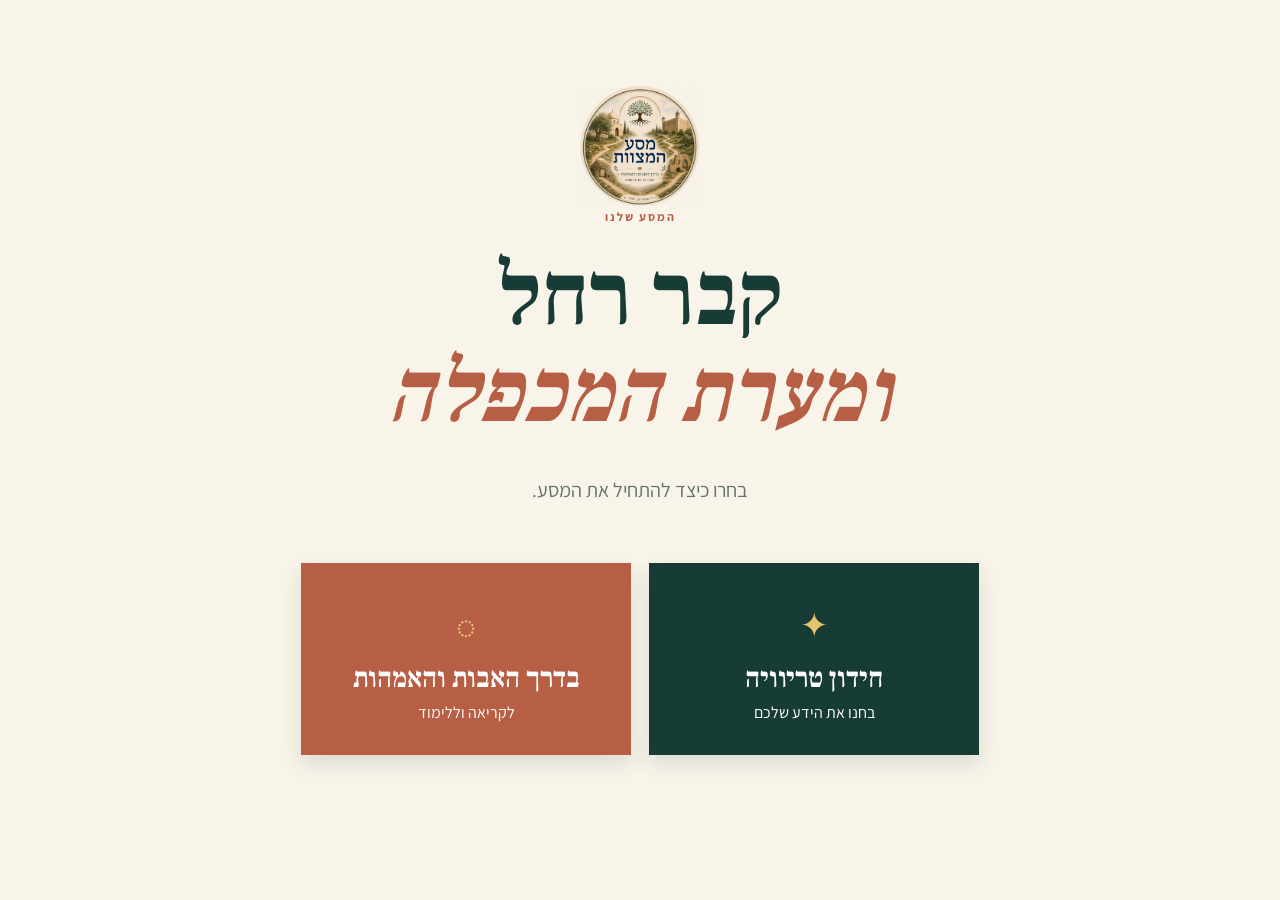
==== commit 38dacb67: "final" ====
--- a/frontend/index.html
+++ b/frontend/index.html
@@ -1,10 +1,3 @@
 ﻿<!doctype html>
-<html lang="he" dir="rtl"><head><meta charset="UTF-8" /><meta name="viewport" content="width=device-width, initial-scale=1.0" /><meta name="theme-color" content="#173b35" /><title>מסע אל קבר רחל ומערת המכפלה</title><link rel="stylesheet" href="styles.css" /></head><body>
-<header class="site-header"><a class="quiz-top" href="quiz.html">חידון טריוויה</a><a class="brand" href="#ראשי" aria-label="דף הבית"><img src="../logo/logo-waissman-game.jpg" alt="סמל המסע" /></a><button class="menu-toggle" aria-expanded="false" aria-controls="ניווט">תפריט</button><nav id="ניווט" class="main-nav" aria-label="ניווט ראשי"><a href="#המסע">המסע</a><a href="#רחל">קבר רחל</a><a href="#חברון">חברון</a></nav></header>
-<main><section id="ראשי" class="hero section-shell"><div class="hero-copy"><p class="eyebrow">חוברת המסע שלנו</p><h1>קבר רחל<br /><em>ומערת המכפלה</em></h1><p>מסע של זיכרון, תפילה וחיבור אל האבות והאימהות.</p><a class="button button-primary" href="#המסע">מתחילים במסע <span>←</span></a></div><div class="hero-panel"><span class="panel-kicker">חברון · בית לחם</span><strong>מקומות של עבר,<br />חיבור ותקווה.</strong><span class="sun" aria-hidden="true">✦</span></div></section>
-<section id="המסע" class="section-shell"><div class="section-intro"><p class="eyebrow">תרפ״ט</p><h2>המסע אל המקומות הקדושים</h2><p>בקיץ תרפ״ט ערך הרבי הריי״צ מסע מפורסם לארץ הקודש, ובמהלכו ביקר בקבר רחל ובחברון.</p></div><div id="מסע-תוכן" class="story-grid"></div></section>
-<section id="רחל" class="places-section"><div class="section-shell"><div class="section-intro light"><p class="eyebrow">קבר רחל</p><h2>אמא רחל בדרך</h2><p>סיפורה של רחל אמנו, ותכונת הוויתור המלווה אותה.</p></div><div id="רחל-תוכן" class="reading-grid"></div></div></section>
-<section id="חברון" class="section-shell"><div class="section-intro"><p class="eyebrow">עיר האבות</p><h2>חברון ומערת המכפלה</h2><p>המערה העתיקה, סיפור רכישתה והמשמעות העמוקה של שמה של חברון.</p></div><div id="חברון-תוכן" class="reading-grid"></div></section>
-</main>
-<footer>נבנה עבור המסע המשפחתי שלנו <span>✦</span></footer><script src="content.js"></script><script src="app.js"></script></body></html>
+<html lang="he" dir="rtl"><head><meta charset="UTF-8" /><meta name="viewport" content="width=device-width, initial-scale=1.0" /><title>קבר רחל ומערת המכפלה</title><link rel="stylesheet" href="styles.css" /></head><body><main class="choice-page section-shell"><img class="choice-logo" src="../logo/logo-waissman-game.jpg" alt="סמל המסע" /><p class="eyebrow">המסע שלנו</p><h1>קבר רחל<br /><em>ומערת המכפלה</em></h1><p>בחרו כיצד להתחיל את המסע.</p><div class="choice-actions"><a class="choice-button trivia-choice" href="quiz.html"><span>✦</span><strong>חידון טריוויה</strong><small>בחנו את הידע שלכם</small></a><a class="choice-button journey-choice" href="journey.html"><span>◌</span><strong>בדרך האבות והאמהות</strong><small>לקריאה וללימוד</small></a></div></main></body></html>
 
--- a/frontend/styles.css
+++ b/frontend/styles.css
@@ -2,3 +2,5 @@
 :root{--ink:#173b35;--cream:#f8f4ea;--gold:#d2a64b;--rust:#b75f45;--muted:#65736d}*{box-sizing:border-box}html{scroll-behavior:smooth}body{margin:0;background:var(--cream);color:var(--ink);font:18px/1.75 Assistant,Arial,sans-serif}.site-header{position:relative;height:112px;max-width:1200px;margin:auto;padding:12px 32px;display:flex;align-items:center;justify-content:space-between;direction:rtl}.brand img{width:185px;height:90px;object-fit:contain;mix-blend-mode:multiply}.main-nav{display:flex;gap:28px}.main-nav a{color:var(--ink);text-decoration:none;font-weight:700;font-size:16px}.menu-toggle{display:none;border:0;background:none;color:var(--ink);font:inherit}.section-shell{max-width:1120px;margin:auto;padding:86px 32px}.hero{min-height:560px;display:grid;grid-template-columns:1.1fr .9fr;gap:70px;align-items:center}.eyebrow{text-transform:uppercase;letter-spacing:2px;color:var(--rust);font-size:12px;font-weight:700;margin:0 0 12px}.hero h1,h2,h3{font-family:'Frank Ruhl Libre',serif;line-height:1.15}.hero h1{font-size:clamp(3.5rem,7vw,5.8rem);margin:0 0 18px}.hero h1 em{color:var(--rust)}.hero-copy>p:not(.eyebrow),.section-intro>p:not(.eyebrow){max-width:600px;color:var(--muted);font-size:19px}.button{border:0;border-radius:3px;padding:13px 21px;text-decoration:none;font:700 16px Assistant,Arial,sans-serif;cursor:pointer;display:inline-flex;gap:12px}.button-primary{background:var(--ink);color:#fff}.hero-panel{position:relative;min-height:360px;background:var(--ink);color:#fff;padding:42px;border-radius:2px;display:flex;flex-direction:column;justify-content:flex-end;overflow:hidden;box-shadow:-18px 18px 0 #dce4d8}.hero-panel:before{content:'';position:absolute;width:290px;height:290px;border:1px solid #77928b;border-radius:50%;left:-60px;top:-80px}.panel-kicker{color:#e7c981;font-size:12px;letter-spacing:2px}.hero-panel strong{font:600 36px/1.25 'Frank Ruhl Libre',serif;position:relative}.sun{position:absolute;left:62px;top:54px;color:#e7c981;font-size:50px}.section-intro{margin-bottom:36px}.section-intro h2{font-size:45px;margin:0 0 10px}.story-grid{display:grid;grid-template-columns:repeat(3,1fr);gap:18px}.reading-grid{display:grid;grid-template-columns:repeat(2,1fr);gap:20px}.reading-card{background:#fff;padding:30px;box-shadow:0 6px 22px #173b3510;border-top:4px solid var(--gold)}.story-grid .reading-card:nth-child(2){border-color:#719178}.story-grid .reading-card:nth-child(3){border-color:var(--rust)}.card-number{display:block;color:var(--rust);font-weight:700;font-size:14px;letter-spacing:1px}.reading-card h3{font-size:29px;margin:8px 0 16px}.reading-card p{color:var(--muted);font-size:17px;margin:0 0 16px}.places-section,.quiz-section{background:var(--ink);color:#fff}.light .eyebrow{color:#e5c371}.light>p:not(.eyebrow){color:#cbd6d0}.places-section .reading-card{background:#f7f4eb;border-color:#d6a94d}.quiz-section{background:#567667}.quiz-card{max-width:760px;background:#fff;color:var(--ink);padding:34px}.quiz-card h3{font-size:30px;margin:5px 0 24px}.question-count{color:var(--rust);font-weight:700;font-size:14px;margin:0}.answers{display:grid;gap:10px}.answer{border:1px solid #d5ded7;background:#fff;color:var(--ink);padding:14px 16px;text-align:right;font:600 17px Assistant,Arial,sans-serif;cursor:pointer}.answer:hover:not(:disabled){background:#f3f6f2}.answer.correct{border-color:#428152;background:#e5f0e5}.answer.incorrect{border-color:#b65748;background:#f9e8e5}.quiz-result{min-height:28px;margin:18px 0 0;font-weight:600;color:#39704b}footer{border-top:1px solid #d8dfd8;text-align:center;padding:24px;color:var(--muted);font-size:15px}footer span{color:var(--gold)}@media(max-width:700px){body{font-size:17px}.site-header{height:90px;padding:8px 20px}.brand img{width:145px;height:70px}.menu-toggle{display:block}.main-nav{display:none;position:absolute;top:82px;left:0;right:0;background:var(--cream);z-index:2;padding:18px 20px;flex-direction:column;gap:14px;border-bottom:1px solid #d8dfd8}.main-nav.open{display:flex}.hero{grid-template-columns:1fr;gap:45px;padding-top:50px}.section-shell{padding:62px 20px}.hero-panel{min-height:260px}.story-grid,.reading-grid{grid-template-columns:1fr}.section-intro h2{font-size:37px}.quiz-card{padding:23px}.main-nav.open{position:static;border:0;padding:0;display:flex;flex-direction:row;gap:15px;font-size:13px}.main-nav.open a{font-size:14px}}
 
 .quiz-top{position:absolute;right:50%;transform:translateX(50%);background:var(--rust);color:#fff;text-decoration:none;font-weight:700;padding:11px 23px;border-radius:3px;box-shadow:0 4px 10px #173b3526}.quiz-main{min-height:calc(100vh - 190px);max-width:850px}.quiz-main h1{font-size:clamp(3rem,7vw,5rem);margin:0 0 12px;font-family:'Frank Ruhl Libre',serif;line-height:1.15}.quiz-lead{color:var(--muted);font-size:19px;margin:0 0 30px}.quiz-card h2{font-size:32px;margin:22px 0 24px}.quiz-progress{display:flex;align-items:center;gap:16px;color:var(--muted);font-size:14px;font-weight:700}.quiz-progress>div{background:#e2e9e3;height:7px;flex:1;border-radius:20px;overflow:hidden}.quiz-progress i{display:block;height:100%;background:var(--gold);border-radius:20px}.next-question{border:0;background:var(--ink);color:#fff;padding:12px 22px;font:700 16px Assistant,Arial,sans-serif;cursor:pointer;margin-top:12px}.quiz-result-screen{text-align:center;padding:25px 0}.quiz-result-screen h2{margin:0 0 14px}.quiz-result-screen strong{display:block;font:700 58px/1 'Frank Ruhl Libre',serif;color:var(--rust);margin:24px 0}.quiz-page{background:#f2f5ef}.quiz-page .site-header{max-width:1120px}.quiz-page .quiz-top{background:var(--ink)}@media(max-width:700px){.quiz-top{position:static;transform:none;font-size:14px;padding:9px 13px}.quiz-main{padding-top:45px}.quiz-card h2{font-size:27px}.quiz-progress{gap:9px}.quiz-result-screen strong{font-size:48px}}
+.choice-page{min-height:calc(100vh - 80px);text-align:center;display:flex;flex-direction:column;align-items:center;justify-content:center}.choice-logo{width:240px;max-width:70vw;height:120px;object-fit:contain;mix-blend-mode:multiply}.choice-page h1{font:700 clamp(3rem,7vw,5.5rem)/1.1 'Frank Ruhl Libre',serif;margin:10px 0}.choice-page h1 em{color:var(--rust)}.choice-page>p:not(.eyebrow){color:var(--muted);font-size:20px}.choice-actions{display:grid;grid-template-columns:repeat(2,minmax(240px,330px));gap:18px;margin-top:35px}.choice-button{display:flex;flex-direction:column;align-items:center;gap:6px;padding:32px 20px;text-decoration:none;color:#fff;background:var(--ink);box-shadow:0 9px 20px #173b3520}.choice-button.journey-choice{background:var(--rust)}.choice-button span{font-size:34px;color:#e5c371}.choice-button strong{font:700 28px 'Frank Ruhl Libre',serif}.choice-button small{font:16px Assistant,Arial,sans-serif}.reading-page{max-width:860px;padding-top:45px;padding-bottom:100px}.reading-page h2{font:700 34px/1.25 'Frank Ruhl Libre',serif;color:var(--rust);margin:65px 0 18px;padding-top:18px;border-top:1px solid #d7dfd7}.reading-page p,.reading-page blockquote{font-size:19px;line-height:2;color:#314b44;margin:0 0 24px}.reading-page blockquote{background:#fff;padding:26px 30px;border-right:4px solid var(--gold);margin:28px 0 35px}@media(max-width:700px){.choice-actions{grid-template-columns:1fr;width:100%}.choice-page{padding-top:30px;padding-bottom:50px}.choice-button{padding:25px 15px}.reading-page{padding-top:25px}.reading-page h2{font-size:29px;margin-top:46px}.reading-page p,.reading-page blockquote{font-size:18px;line-height:1.9}.reading-page blockquote{padding:20px}}
+.all-question{padding:30px 0;border-bottom:1px solid #dce5de}.all-question:first-child{padding-top:0}.all-question .answer{display:flex;align-items:center;gap:12px}.all-question .answer input{accent-color:var(--ink);width:18px;height:18px}.all-question .answer.correct{border-color:#428152;background:#e5f0e5}.all-question .answer.incorrect{border-color:#b65748;background:#f9e8e5}.all-question .quiz-result{white-space:pre-line}.all-question .answer:has(input:disabled){cursor:default}.all-question .answer:has(input:disabled):hover{background:inherit}
